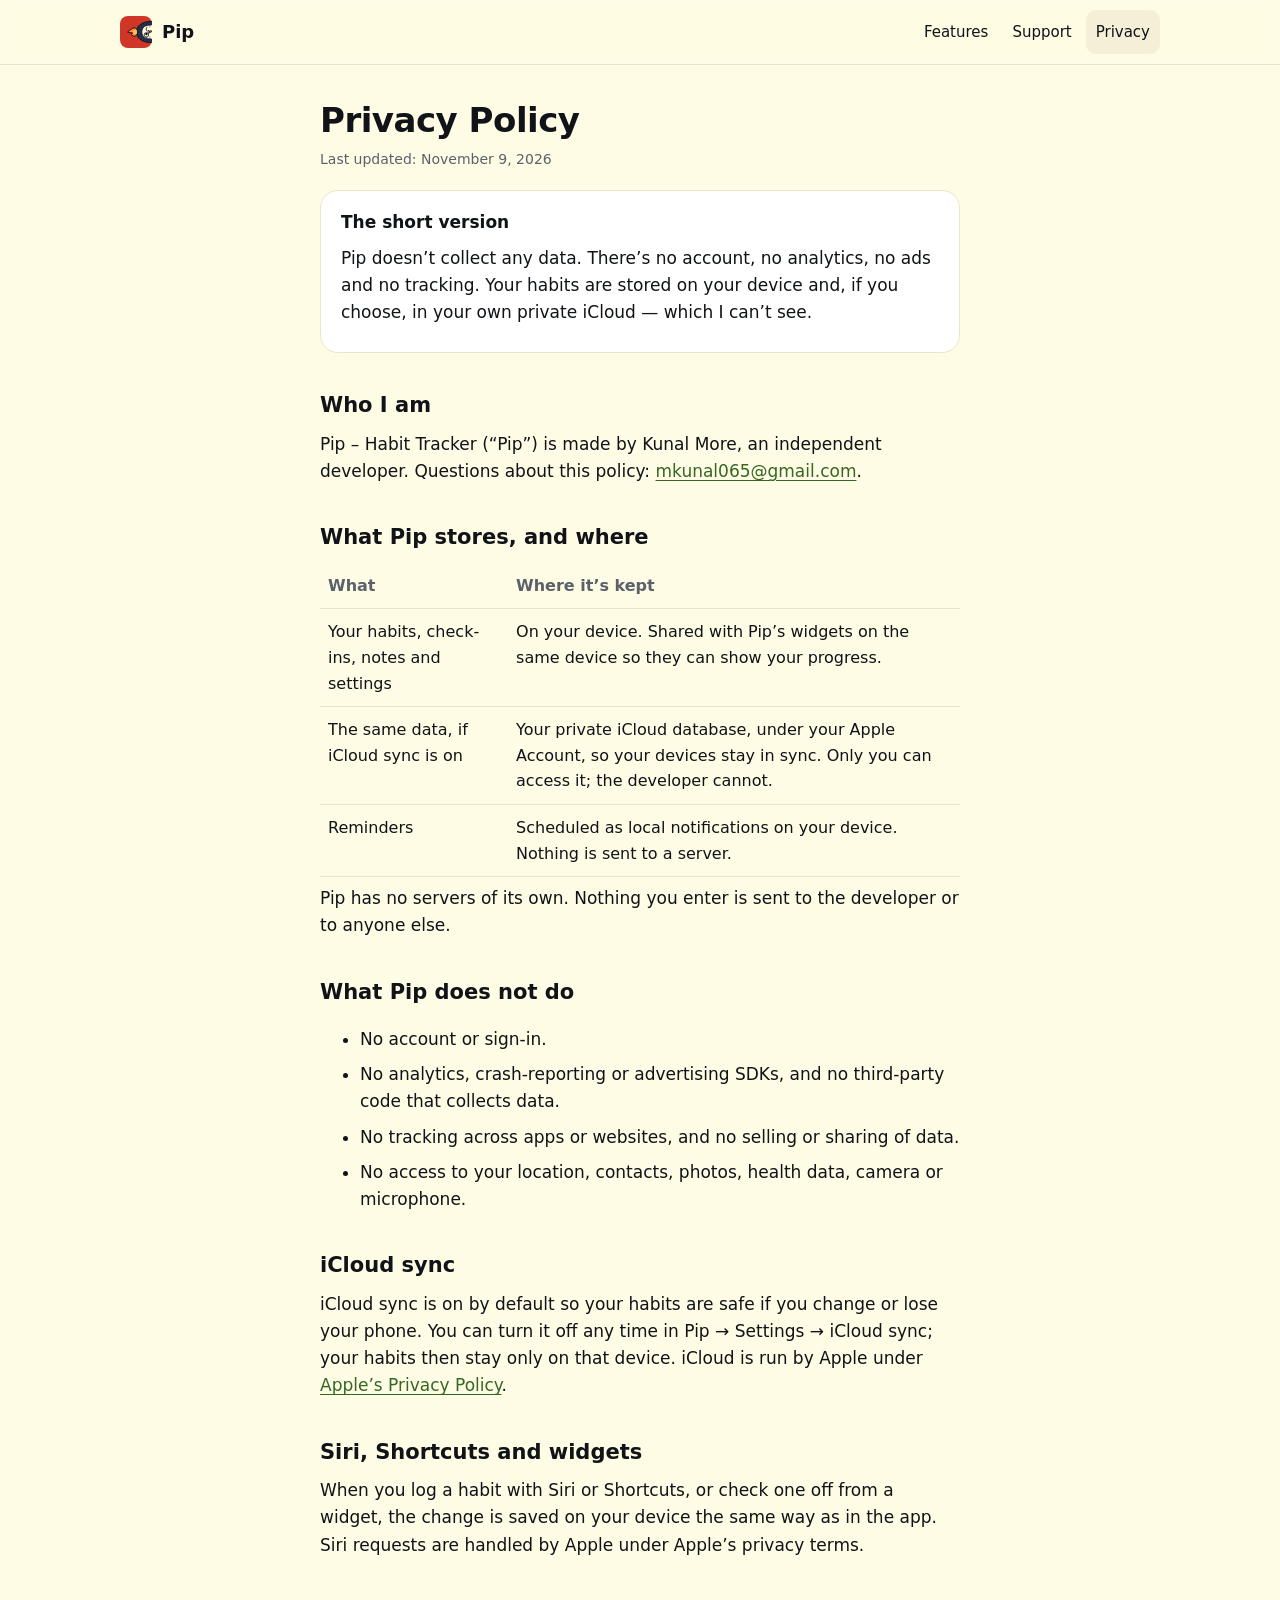
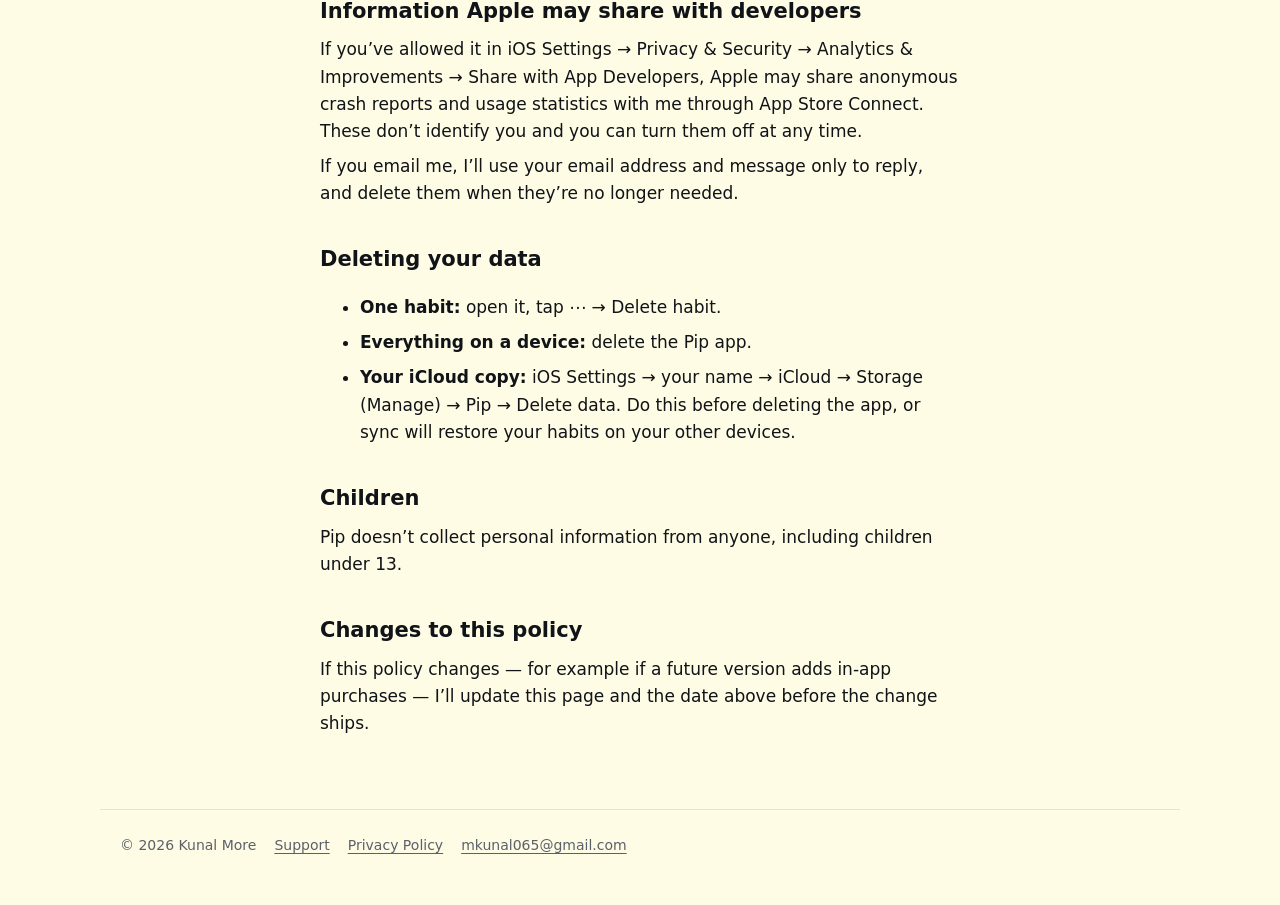
==== privacy/index.html @ 041ffaf1 "Pip website: home, support, privacy" ====
<!doctype html>
<html lang="en">
<head>
<meta charset="utf-8">
<title>Pip – Habit Tracker · Privacy Policy</title>
<meta name="description" content="Pip – Habit Tracker collects no data. Your habits stay on your device and in your own iCloud.">
<meta name="viewport" content="width=device-width, initial-scale=1">
<meta name="color-scheme" content="light dark">
<meta name="theme-color" content="#FFFCE5" media="(prefers-color-scheme: light)">
<meta name="theme-color" content="#14120E" media="(prefers-color-scheme: dark)">
<link rel="icon" type="image/png" href="../images/favicon.png">
<link rel="apple-touch-icon" href="../images/apple-touch-icon.png">
<link rel="stylesheet" href="../style.css">
</head>
<body>
<header class="topbar"><div class="in">
  <a class="brand" href="../index.html"><img src="../images/icon.svg" alt="" width="32" height="32">Pip</a>
  <nav aria-label="Site">
    <a href="../index.html#features" class="hide-sm">Features</a>
    <a href="../support/index.html">Support</a>
    <a href="../privacy/index.html" aria-current="page">Privacy</a>
  </nav>
</div></header>
<main>

  <h1>Privacy Policy</h1>
  <p class="small">Last updated: November 9, 2026</p>

  <div class="card">
    <strong>The short version</strong>
    <p>Pip doesn’t collect any data. There’s no account, no analytics, no ads and no tracking.
      Your habits are stored on your device and, if you choose, in your own private iCloud — which I can’t see.</p>
  </div>

  <h2>Who I am</h2>
  <p>Pip – Habit Tracker (“Pip”) is made by Kunal More, an independent developer. Questions about this policy:
    <a href="mailto:mkunal065@gmail.com?subject=Pip%20privacy">mkunal065@gmail.com</a>.</p>

  <h2>What Pip stores, and where</h2>
  <table>
    <tr><th>What</th><th>Where it’s kept</th></tr>
    <tr><td>Your habits, check-ins, notes and settings</td><td>On your device. Shared with Pip’s widgets on the same device so they can show your progress.</td></tr>
    <tr><td>The same data, if iCloud sync is on</td><td>Your private iCloud database, under your Apple Account, so your devices stay in sync. Only you can access it; the developer cannot.</td></tr>
    <tr><td>Reminders</td><td>Scheduled as local notifications on your device. Nothing is sent to a server.</td></tr>
  </table>
  <p>Pip has no servers of its own. Nothing you enter is sent to the developer or to anyone else.</p>

  <h2>What Pip does not do</h2>
  <ul>
    <li>No account or sign-in.</li>
    <li>No analytics, crash-reporting or advertising SDKs, and no third-party code that collects data.</li>
    <li>No tracking across apps or websites, and no selling or sharing of data.</li>
    <li>No access to your location, contacts, photos, health data, camera or microphone.</li>
  </ul>

  <h2>iCloud sync</h2>
  <p>iCloud sync is on by default so your habits are safe if you change or lose your phone. You can turn it off any time in Pip → Settings → iCloud sync;
    your habits then stay only on that device. iCloud is run by Apple under
    <a href="https://www.apple.com/legal/privacy/">Apple’s Privacy Policy</a>.</p>

  <h2>Siri, Shortcuts and widgets</h2>
  <p>When you log a habit with Siri or Shortcuts, or check one off from a widget, the change is saved on your device the same way as in the app.
    Siri requests are handled by Apple under Apple’s privacy terms.</p>

  <h2>Information Apple may share with developers</h2>
  <p>If you’ve allowed it in iOS Settings → Privacy &amp; Security → Analytics &amp; Improvements → Share with App Developers,
    Apple may share anonymous crash reports and usage statistics with me through App Store Connect. These don’t identify you and you can turn them off at any time.</p>
  <p>If you email me, I’ll use your email address and message only to reply, and delete them when they’re no longer needed.</p>

  <h2>Deleting your data</h2>
  <ul>
    <li><strong>One habit:</strong> open it, tap ⋯ → Delete habit.</li>
    <li><strong>Everything on a device:</strong> delete the Pip app.</li>
    <li><strong>Your iCloud copy:</strong> iOS Settings → your name → iCloud → Storage (Manage) → Pip → Delete data. Do this before deleting the app, or sync will restore your habits on your other devices.</li>
  </ul>

  <h2>Children</h2>
  <p>Pip doesn’t collect personal information from anyone, including children under 13.</p>

  <h2>Changes to this policy</h2>
  <p>If this policy changes — for example if a future version adds in-app purchases — I’ll update this page and the date above before the change ships.</p>

</main>
<footer class="site-footer">
  <span>© 2026 Kunal More</span>
  <a href="../support/index.html">Support</a>
  <a href="../privacy/index.html">Privacy Policy</a>
  <a href="mailto:mkunal065@gmail.com">mkunal065@gmail.com</a>
</footer>
</body>
</html>
---- style.css ----
:root{--bg:#FFFCE5;--surface:#FFFFFF;--text:#101317;--muted:#5B616B;--line:#ECE5C3;--accent:#366722;--chip:#F4EFD6;--flame:#D03627;--accentBg:#366722;--accentInk:#FFFCE5}
@media (prefers-color-scheme:dark){:root{--bg:#14120E;--surface:#221E17;--text:#F5F0DC;--muted:#B0A891;--line:#3A342A;--accent:#8BD16D;--chip:#2E2920;--flame:#FF8A80;--accentBg:#1F3A14;--accentInk:#E3F1D6}}
*{box-sizing:border-box}
body{margin:0;background:var(--bg);color:var(--text);font:17px/1.6 -apple-system,BlinkMacSystemFont,"Inter",system-ui,sans-serif;-webkit-text-size-adjust:100%}
main{max-width:680px;margin:0 auto;padding:8px 20px 64px}
a{color:var(--accent);text-underline-offset:3px}
h1{font-size:34px;line-height:1.15;letter-spacing:-.5px;margin:28px 0 8px}
h2{font-size:21px;margin:36px 0 8px}
p,li{margin:8px 0}
.lede{color:var(--muted);font-size:18px}
.card{background:var(--surface);border:1px solid var(--line);border-radius:18px;padding:18px 20px;margin:20px 0}
.button{display:inline-block;background:var(--accent);color:var(--bg);font-weight:700;padding:12px 20px;border-radius:14px;text-decoration:none;margin-top:6px}
details{background:var(--surface);border:1px solid var(--line);border-radius:14px;padding:4px 18px;margin:10px 0}
summary{cursor:pointer;font-weight:600;padding:12px 0;min-height:44px}
details[open] summary{border-bottom:1px solid var(--line);margin-bottom:6px}
table{width:100%;border-collapse:collapse;font-size:16px}
th,td{text-align:left;padding:10px 8px;border-bottom:1px solid var(--line);vertical-align:top}
th{color:var(--muted);font-weight:600}
.small{color:var(--muted);font-size:14px}

/* ---- Shared top bar ---- */
.topbar{position:sticky;top:0;z-index:10;background:color-mix(in srgb,var(--bg) 88%,transparent);backdrop-filter:saturate(1.4) blur(14px);-webkit-backdrop-filter:saturate(1.4) blur(14px);border-bottom:1px solid var(--line)}
.topbar .in{max-width:1080px;margin:0 auto;padding:10px 20px;display:flex;align-items:center;gap:16px}
.brand{display:flex;align-items:center;gap:10px;font-weight:800;font-size:18px;color:var(--text);text-decoration:none}
.brand img{width:32px;height:32px;border-radius:8px}
.topbar nav{margin-left:auto;display:flex;gap:4px}
.topbar nav a{color:var(--text);text-decoration:none;font-size:15px;font-weight:500;padding:10px 10px;border-radius:10px}
.topbar nav a:hover,.topbar nav a[aria-current]{background:var(--chip)}

/* ---- Landing ---- */
.wrap{max-width:1080px;margin:0 auto;padding:0 20px}
.hero{display:grid;grid-template-columns:1.05fr .95fr;gap:40px;align-items:center;padding:64px 0 40px}
.hero h1{font-size:clamp(40px,6vw,64px);line-height:1.02;letter-spacing:-1.5px;margin:0 0 18px}
.hero h1 em{font-style:normal;color:var(--flame)}
.hero p.lede{font-size:clamp(18px,2.2vw,21px);color:var(--muted);margin:0 0 26px;max-width:30em}
.cta{display:flex;flex-wrap:wrap;gap:12px;align-items:center}
.soon{display:inline-flex;align-items:center;gap:10px;background:var(--text);color:var(--bg);padding:12px 18px;border-radius:14px;font-weight:700;font-size:16px}
.soon svg{width:22px;height:22px}
.facts{display:flex;flex-wrap:wrap;gap:8px;margin-top:22px;padding:0;list-style:none}
.facts li{margin:0;background:var(--chip);border-radius:999px;padding:6px 12px;font-size:14px;font-weight:600}
.stage{position:relative;display:flex;justify-content:center}
.phone{width:min(300px,72vw);aspect-ratio:390/844;border-radius:46px;border:9px solid #101317;background:#101317;overflow:hidden;box-shadow:0 30px 60px -20px rgba(16,19,23,.35),0 0 0 1px rgba(255,255,255,.06)}
.phone img{width:100%;height:100%;object-fit:cover;display:block}
.stage .pipcard{position:absolute;left:max(0px,calc(50% - 250px));bottom:28px;width:min(150px,36vw);border-radius:24px;overflow:hidden;box-shadow:0 18px 40px -12px rgba(16,19,23,.4);transform:rotate(-6deg);border:4px solid var(--surface)}
.stage .pipcard img{display:block;width:100%}
.section{padding:64px 0}
.section h2{font-size:clamp(30px,4vw,42px);line-height:1.1;letter-spacing:-.8px;margin:0 0 12px}
.kicker{font-size:14px;font-weight:700;letter-spacing:.06em;text-transform:uppercase;color:var(--accent);margin-bottom:10px}
.feature{display:grid;grid-template-columns:1fr 1fr;gap:48px;align-items:center;padding:40px 0}
.feature.flip .text{order:2}
.feature p{color:var(--muted);font-size:18px;max-width:28em}
.feature ul{padding-left:20px;color:var(--muted)}
.feature .shot{display:flex;justify-content:center}
.widgetshot{width:min(360px,86vw);border-radius:28px;overflow:hidden;box-shadow:0 24px 50px -20px rgba(16,19,23,.4)}
.widgetshot img{display:block;width:100%}
.grid{display:grid;grid-template-columns:repeat(3,1fr);gap:14px;margin-top:28px}
.tile{background:var(--surface);border:1px solid var(--line);border-radius:20px;padding:20px}
.tile .ic{width:40px;height:40px;border-radius:12px;display:flex;align-items:center;justify-content:center;background:var(--chip);color:var(--accent);margin-bottom:12px}
.tile .ic svg{width:22px;height:22px}
.tile h3{margin:0 0 4px;font-size:18px}
.tile p{margin:0;color:var(--muted);font-size:15px;line-height:1.5}
.privacy-band{background:var(--accentBg);color:var(--accentInk);border-radius:28px;padding:40px;display:grid;grid-template-columns:1.2fr 1fr;gap:32px;align-items:center}
.privacy-band h2{color:inherit}
.privacy-band p{opacity:.9;font-size:18px}
.privacy-band ul{list-style:none;padding:0;margin:0;display:grid;gap:10px}
.privacy-band li{display:flex;gap:12px;align-items:center;font-weight:600;font-size:18px;margin:0}
.privacy-band li svg{width:22px;height:22px;flex-shrink:0}
.privacy-band a{color:inherit;font-weight:700}
.final{text-align:center;padding:72px 0 40px}
.final img{width:88px;height:88px;border-radius:22px;box-shadow:0 12px 30px -10px rgba(16,19,23,.4)}
.site-footer{max-width:1080px;margin:0 auto;padding:24px 20px 48px;border-top:1px solid var(--line);color:var(--muted);font-size:14px;display:flex;gap:18px;flex-wrap:wrap}
.site-footer a{color:var(--muted)}
.dark-only{display:none}
@media (prefers-color-scheme:dark){.light-only{display:none}.dark-only{display:block}}
@media (max-width:820px){
  .hero,.feature,.privacy-band{grid-template-columns:1fr}
  .hero{padding-top:36px;text-align:left}
  .feature.flip .text{order:0}
  .feature{gap:28px;padding:28px 0}
  .grid{grid-template-columns:1fr 1fr}
  .privacy-band{padding:28px}
  .topbar nav a.hide-sm{display:none}
}
@media (max-width:520px){.grid{grid-template-columns:1fr}.stage .pipcard{display:none}}
.widgetshot img,.stage .pipcard img{height:auto}
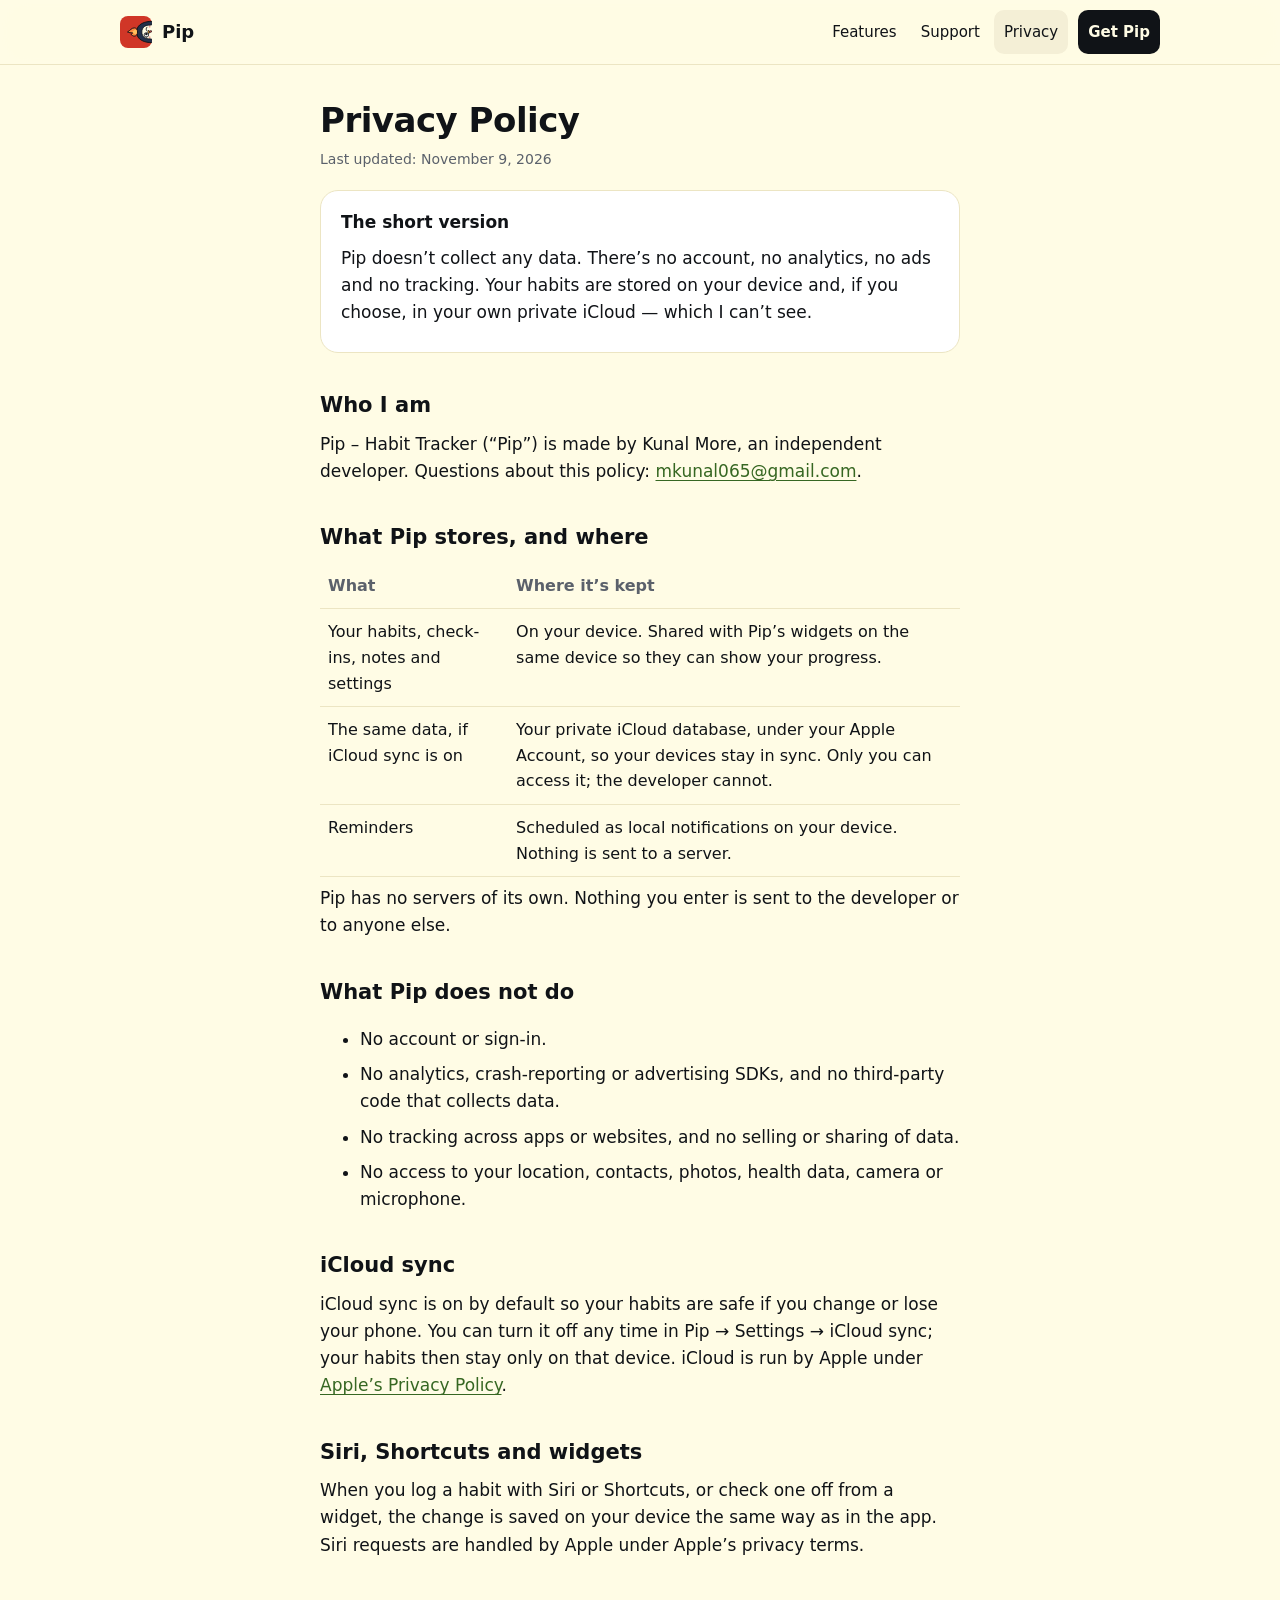
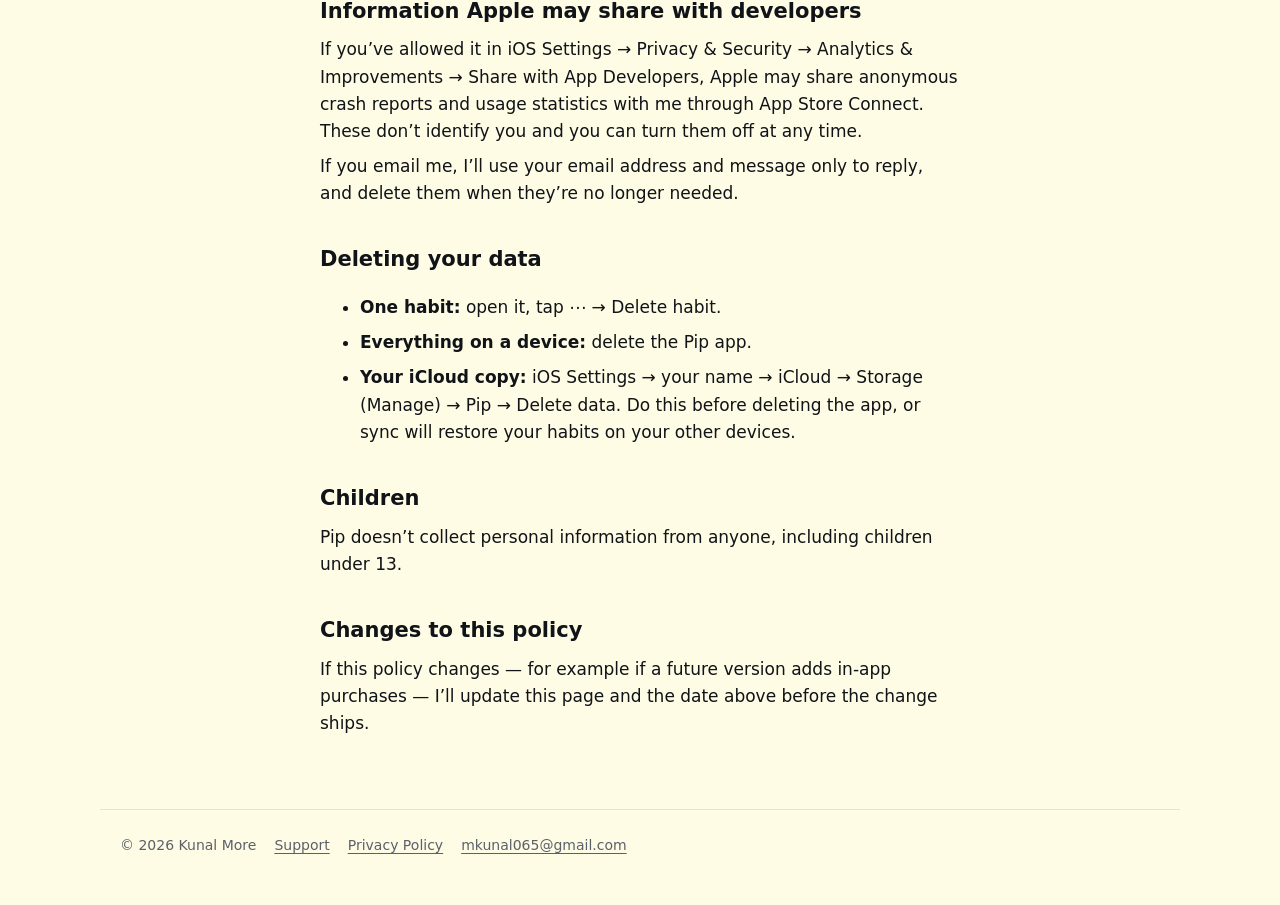
==== commit 5fc059c7: "added the download link and QR code for scanning" ====
--- a/privacy/index.html
+++ b/privacy/index.html
@@ -6,6 +6,7 @@
 <meta name="description" content="Pip – Habit Tracker collects no data. Your habits stay on your device and in your own iCloud.">
 <meta name="viewport" content="width=device-width, initial-scale=1">
 <meta name="color-scheme" content="light dark">
+<meta name="apple-itunes-app" content="app-id=6832249206">
 <meta name="theme-color" content="#FFFCE5" media="(prefers-color-scheme: light)">
 <meta name="theme-color" content="#14120E" media="(prefers-color-scheme: dark)">
 <link rel="icon" type="image/png" href="../images/favicon.png">
@@ -19,6 +20,7 @@
     <a href="../index.html#features" class="hide-sm">Features</a>
     <a href="../support/index.html">Support</a>
     <a href="../privacy/index.html" aria-current="page">Privacy</a>
+    <a class="get" href="https://apps.apple.com/app/id6832249206">Get Pip</a>
   </nav>
 </div></header>
 <main>
--- a/style.css
+++ b/style.css
@@ -83,3 +83,25 @@
 }
 @media (max-width:520px){.grid{grid-template-columns:1fr}.stage .pipcard{display:none}}
 .widgetshot img,.stage .pipcard img{height:auto}
+
+/* App Store badge + "Get Pip" button (added at launch) */
+.appstore{display:inline-block;line-height:0}
+.appstore img{height:60px;width:auto}
+.final .appstore img{height:64px}
+.topbar nav a.get{background:var(--text);color:var(--bg);font-weight:700;margin-left:6px}
+.topbar nav a.get:hover{background:var(--text);opacity:.88}
+
+/* Download panel: App Store badge + QR code for desktop visitors (phones get the badge + Smart App Banner) */
+.getpanel{display:inline-flex;align-items:center;gap:18px;background:var(--surface);border:1px solid var(--line);border-radius:24px;padding:12px 22px 12px 14px;box-shadow:0 10px 30px -18px rgba(16,19,23,.35)}
+.getpanel .appstore img{height:52px}
+.getpanel .or{font-size:13px;font-weight:700;letter-spacing:.06em;text-transform:uppercase;color:var(--muted);display:flex;flex-direction:column;align-items:center;gap:6px}
+.getpanel .or::before,.getpanel .or::after{content:"";width:1px;height:22px;background:var(--line)}
+.scan{display:flex;align-items:center;gap:14px}
+.scan img{width:96px;height:96px;border-radius:14px;display:block;background:#fff;padding:6px;border:1px solid var(--line);box-sizing:content-box}
+.scan span{display:flex;flex-direction:column;gap:2px;font-size:14px;color:var(--muted);line-height:1.35;text-align:left;max-width:160px}
+.scan strong{color:var(--text);font-size:16px}
+@media (max-width:820px){
+  .getpanel{background:none;border:0;box-shadow:none;padding:0}
+  .getpanel .or,.scan{display:none}
+  .getpanel .appstore img{height:60px}
+}
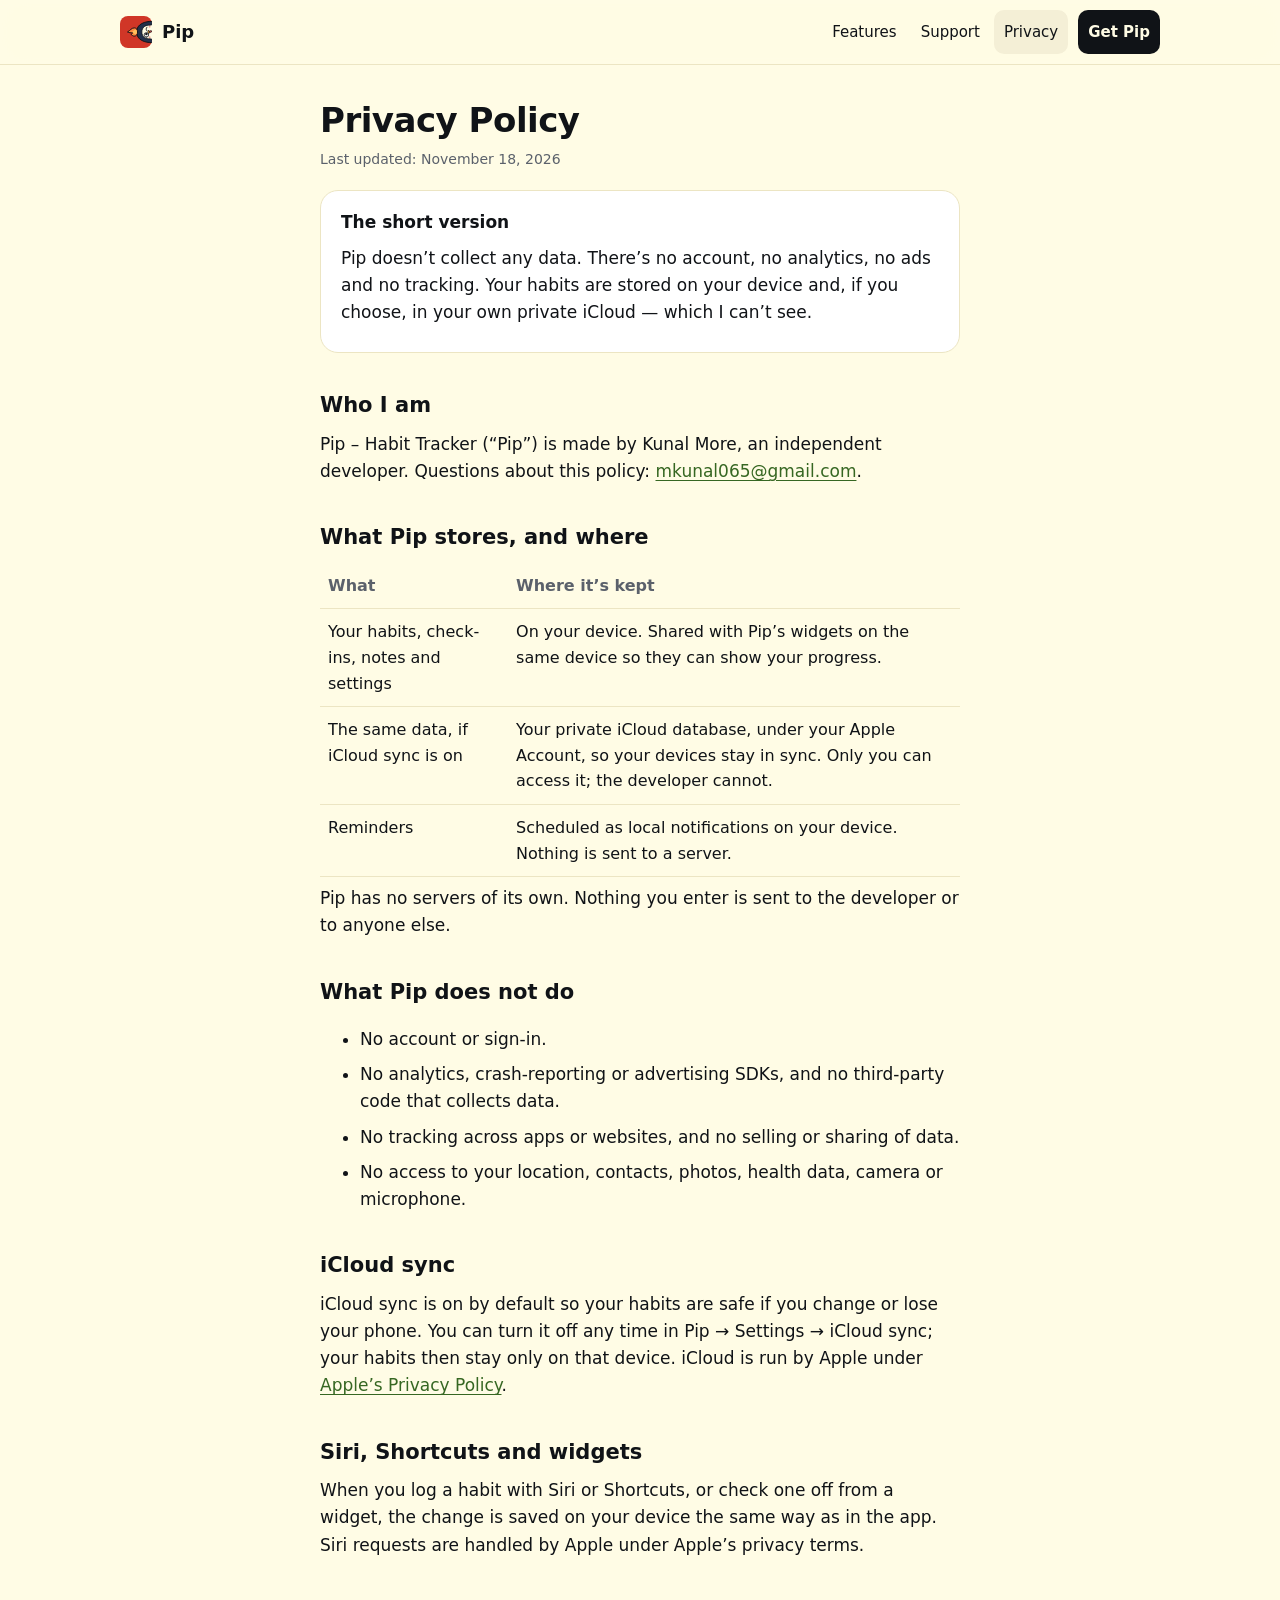
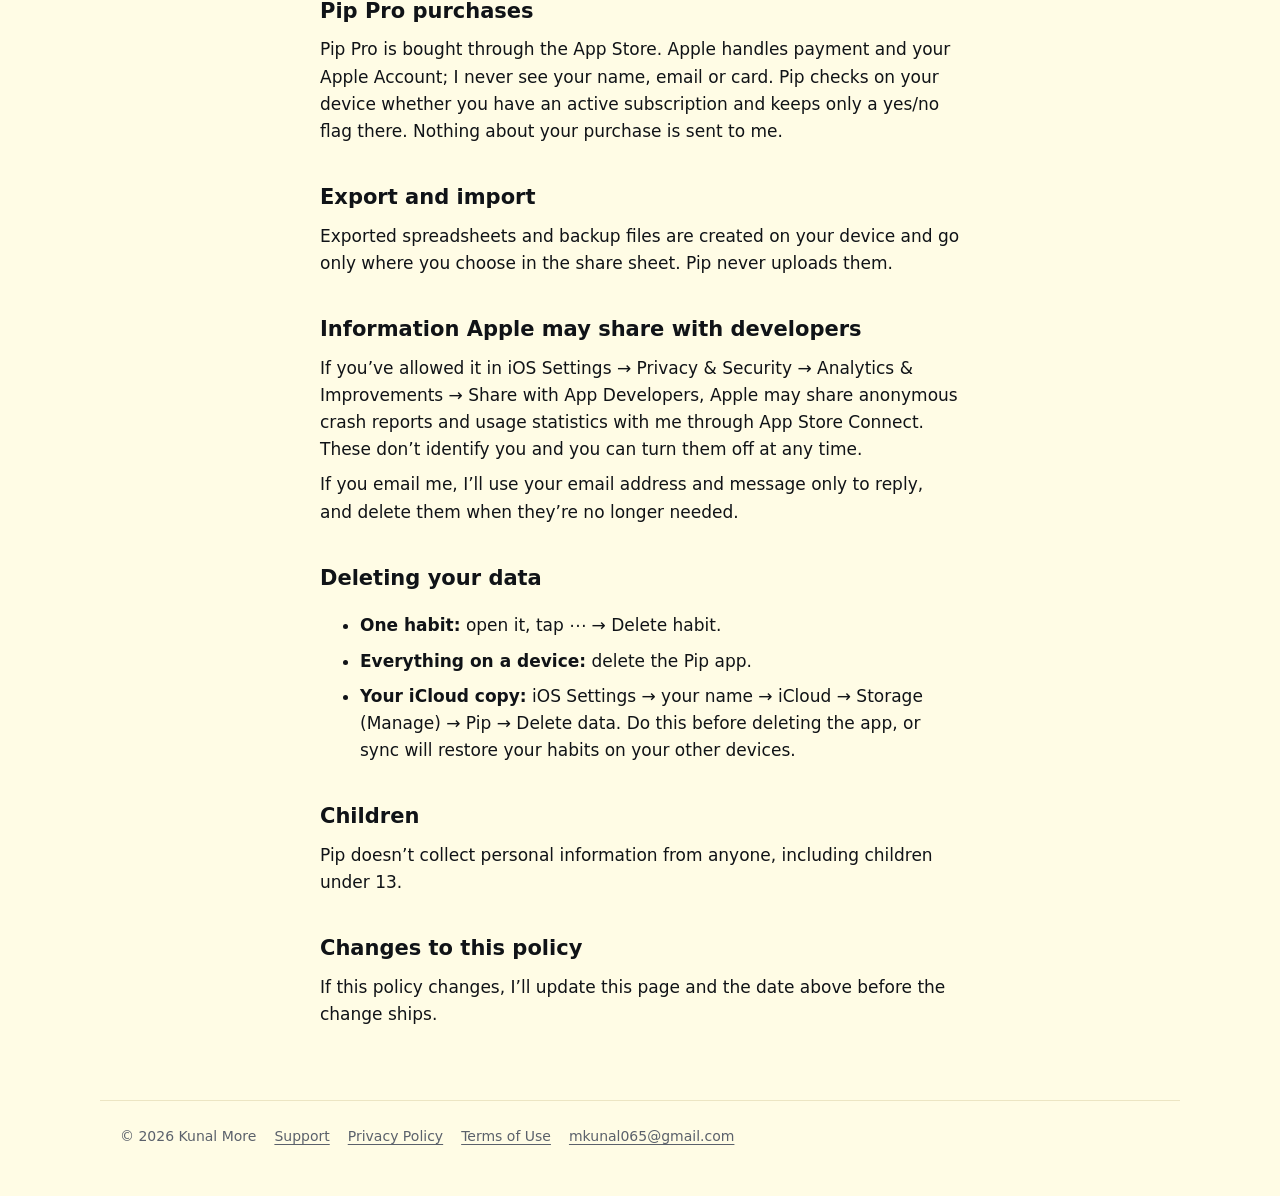
==== commit 01fee763: "update site for v2" ====
--- a/privacy/index.html
+++ b/privacy/index.html
@@ -26,7 +26,7 @@
 <main>
 
   <h1>Privacy Policy</h1>
-  <p class="small">Last updated: November 9, 2026</p>
+  <p class="small">Last updated: November 18, 2026</p>
 
   <div class="card">
     <strong>The short version</strong>
@@ -64,6 +64,13 @@
   <p>When you log a habit with Siri or Shortcuts, or check one off from a widget, the change is saved on your device the same way as in the app.
     Siri requests are handled by Apple under Apple’s privacy terms.</p>
 
+  <h2>Pip Pro purchases</h2>
+  <p>Pip Pro is bought through the App Store. Apple handles payment and your Apple Account; I never see your name, email or card.
+    Pip checks on your device whether you have an active subscription and keeps only a yes/no flag there. Nothing about your purchase is sent to me.</p>
+
+  <h2>Export and import</h2>
+  <p>Exported spreadsheets and backup files are created on your device and go only where you choose in the share sheet. Pip never uploads them.</p>
+
   <h2>Information Apple may share with developers</h2>
   <p>If you’ve allowed it in iOS Settings → Privacy &amp; Security → Analytics &amp; Improvements → Share with App Developers,
     Apple may share anonymous crash reports and usage statistics with me through App Store Connect. These don’t identify you and you can turn them off at any time.</p>
@@ -80,13 +87,14 @@
   <p>Pip doesn’t collect personal information from anyone, including children under 13.</p>
 
   <h2>Changes to this policy</h2>
-  <p>If this policy changes — for example if a future version adds in-app purchases — I’ll update this page and the date above before the change ships.</p>
+  <p>If this policy changes, I’ll update this page and the date above before the change ships.</p>
 
 </main>
 <footer class="site-footer">
   <span>© 2026 Kunal More</span>
   <a href="../support/index.html">Support</a>
   <a href="../privacy/index.html">Privacy Policy</a>
+  <a href="../terms/index.html">Terms of Use</a>
   <a href="mailto:mkunal065@gmail.com">mkunal065@gmail.com</a>
 </footer>
 </body>
--- a/style.css
+++ b/style.css
@@ -91,17 +91,32 @@
 .topbar nav a.get{background:var(--text);color:var(--bg);font-weight:700;margin-left:6px}
 .topbar nav a.get:hover{background:var(--text);opacity:.88}
 
-/* Download panel: App Store badge + QR code for desktop visitors (phones get the badge + Smart App Banner) */
-.getpanel{display:inline-flex;align-items:center;gap:18px;background:var(--surface);border:1px solid var(--line);border-radius:24px;padding:12px 22px 12px 14px;box-shadow:0 10px 30px -18px rgba(16,19,23,.35)}
-.getpanel .appstore img{height:52px}
-.getpanel .or{font-size:13px;font-weight:700;letter-spacing:.06em;text-transform:uppercase;color:var(--muted);display:flex;flex-direction:column;align-items:center;gap:6px}
+/* Download panel: App Store badge + QR code. Shown on every device; the panel stacks when its column is narrow
+   (phones, iPad portrait, narrow desktop windows) using a container query, so it never overflows. */
+.cta{container-type:inline-size;width:100%}
+.getpanel{display:inline-flex;align-items:center;gap:14px;max-width:100%;box-sizing:border-box;background:var(--surface);border:1px solid var(--line);border-radius:24px;padding:12px 22px 12px 14px;box-shadow:0 10px 30px -18px rgba(16,19,23,.35)}
+.getpanel .appstore{flex-shrink:0}
+.getpanel .appstore img{height:48px;width:auto}
+.getpanel .or{font-size:13px;font-weight:700;letter-spacing:.06em;text-transform:uppercase;color:var(--muted);display:flex;flex-direction:column;align-items:center;gap:6px;flex-shrink:0}
 .getpanel .or::before,.getpanel .or::after{content:"";width:1px;height:22px;background:var(--line)}
-.scan{display:flex;align-items:center;gap:14px}
-.scan img{width:96px;height:96px;border-radius:14px;display:block;background:#fff;padding:6px;border:1px solid var(--line);box-sizing:content-box}
-.scan span{display:flex;flex-direction:column;gap:2px;font-size:14px;color:var(--muted);line-height:1.35;text-align:left;max-width:160px}
+.scan{display:flex;align-items:center;gap:14px;min-width:0}
+.scan img{width:96px;height:96px;border-radius:14px;display:block;background:#fff;padding:6px;border:1px solid var(--line);box-sizing:content-box;flex-shrink:0}
+.scan span{display:flex;flex-direction:column;gap:2px;font-size:14px;color:var(--muted);line-height:1.35;text-align:left;max-width:150px}
 .scan strong{color:var(--text);font-size:16px}
-@media (max-width:820px){
-  .getpanel{background:none;border:0;box-shadow:none;padding:0}
-  .getpanel .or,.scan{display:none}
-  .getpanel .appstore img{height:60px}
+@container (max-width:500px){
+  .getpanel{display:flex;flex-direction:column;align-items:stretch;width:100%;max-width:420px;gap:14px;padding:18px}
+  .getpanel .appstore{align-self:center}
+  .getpanel .appstore img{height:56px}
+  .getpanel .or{flex-direction:row;gap:12px}
+  .getpanel .or::before,.getpanel .or::after{width:auto;height:1px;flex:1}
+  .scan{justify-content:center}
 }
+
+/* Pip Pro plans (2.0) */
+.plans{grid-template-columns:1fr 1fr}
+.plan-list{list-style:none;padding:0;margin:8px 0 0;display:grid;gap:10px}
+.plan-list li{display:flex;gap:10px;align-items:flex-start;color:var(--muted);font-size:15px;line-height:1.45}
+.plan-list svg{width:18px;height:18px;flex-shrink:0;margin-top:2px;color:var(--accent)}
+.tile.pro{border:2px solid var(--accent)}
+.badge{display:inline-block;font-size:12px;font-weight:800;letter-spacing:.02em;padding:2px 8px;border-radius:999px;background:var(--chip);color:var(--accent);vertical-align:middle;margin-left:6px}
+@media (max-width:520px){.plans{grid-template-columns:1fr}}
